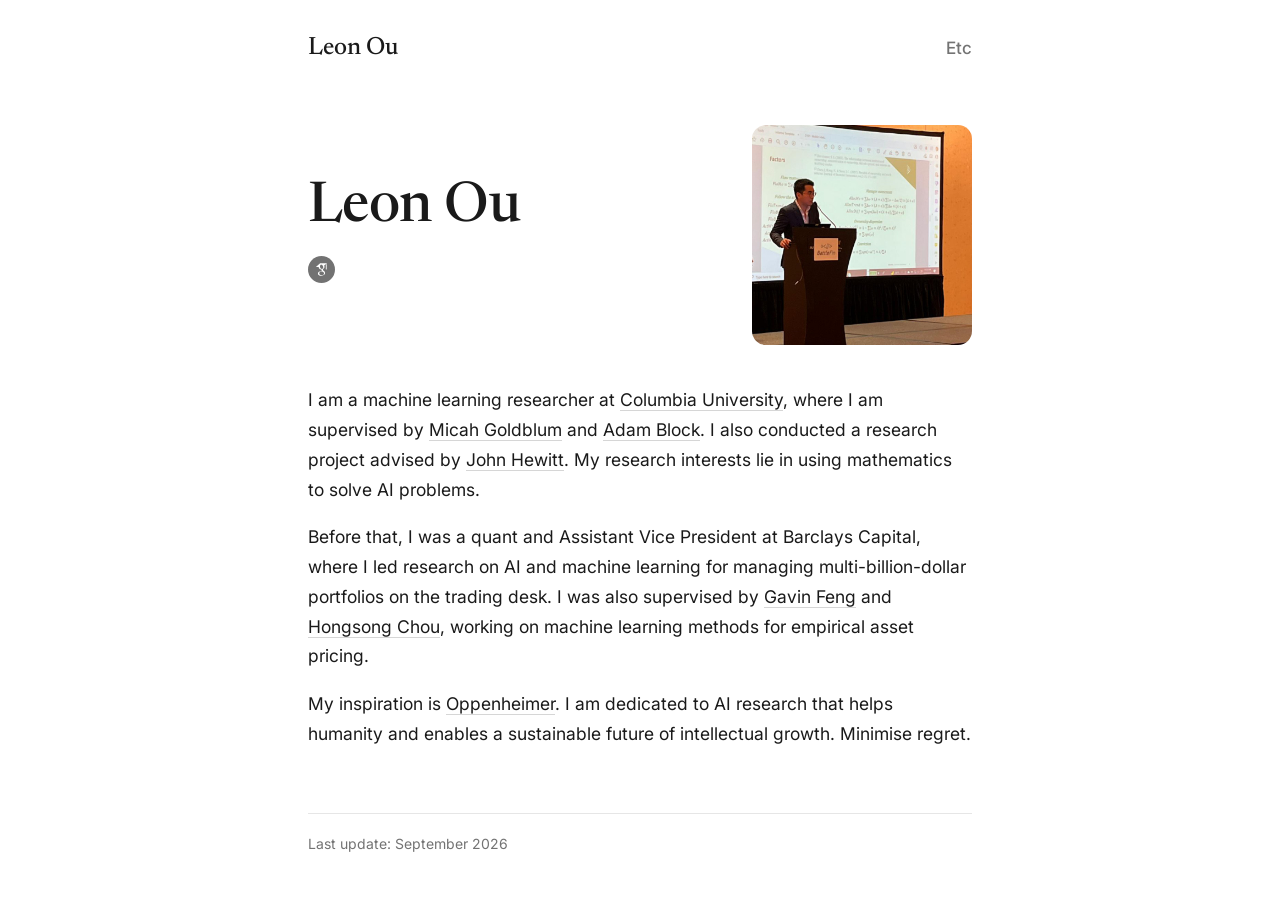
==== index.html @ 407172f1 "Mission sentence: helps humanity and enables Co-Authored-By: Claude Fable 5.1 <noreply@anthropic.com" ====
<!DOCTYPE html>
<html lang="en">
<head>
<title>Leon Ou</title>
<meta charset="UTF-8">
<meta name="viewport" content="width=device-width, initial-scale=1.0">
<meta name="author" content="Leon Ou">
<meta name="description" content="Leon Ou's personal homepage.">
<link rel="preconnect" href="https://fonts.googleapis.com">
<link href="https://fonts.googleapis.com/css2?family=Newsreader:opsz,wght@6..72,400;6..72,500&family=Inter:wght@400;500&display=swap" rel="stylesheet">
<link rel="stylesheet" href="css/site.css?v=7">
</head>
<body>
<div class="top">
  <a class="brand" href="index.html">Leon Ou</a>
  <nav><a href="etc.html">Etc</a></nav>
</div>

<div class="wrap">
  <section class="hero">
    <div>
      <h1>Leon Ou</h1>
      <div class="icons"><a href="https://scholar.google.com/citations?user=rdNAeNEAAAAJ" title="Google Scholar"><img src="images/logos/gscholar.svg?v=2" alt="Google Scholar"></a></div>
    </div>
    <img class="portrait" src="images/leon.jpg" alt="Leon Ou">
  </section>
  <div class="bio">
    <p>
    I am a machine learning researcher at <a href="https://www.columbia.edu/">Columbia University</a>, where I am supervised by <a href="https://goldblum.github.io/">Micah Goldblum</a> and <a href="https://abblock.github.io/">Adam Block</a>.
    I also conducted a research project advised by <a href="https://www.cs.columbia.edu/~johnhew/">John Hewitt</a>.
    My research interests lie in using mathematics to solve AI problems.
    </p>
    <p>
    Before that, I was a quant and Assistant Vice President at Barclays Capital, where I led research on AI and machine learning for managing multi-billion-dollar portfolios on the trading desk.
    I was also supervised by <a href="https://www.gavinfeng702.com/">Gavin Feng</a> and <a href="https://finmath.uchicago.edu/about/faculty-and-lecturers/hongsong-chou/">Hongsong Chou</a>, working on machine learning methods for empirical asset pricing.
    </p>
    <p>
    My inspiration is <a href="https://en.wikipedia.org/wiki/J._Robert_Oppenheimer">Oppenheimer</a>.
    I am dedicated to AI research that helps humanity and enables a sustainable future of intellectual growth.
    Minimise regret.
    </p>
  </div>
  <footer>Last update: September 2026</footer>
</div>
</body>
</html>
---- css/site.css ----
:root { --text: #1a1a1a; --muted: #737373; --accent: #b5541c; --rule: #e6e6e6; }
* { box-sizing: border-box; }
body { margin: 0; background: #fff; color: var(--text);
  font-family: Inter, -apple-system, BlinkMacSystemFont, "Segoe UI", Helvetica, Arial, sans-serif;
  font-size: 17px; line-height: 1.65; }
a { color: var(--accent); text-decoration: none; }
a:hover { text-decoration: underline; text-underline-offset: 3px; }
h1 { font-family: Newsreader, Georgia, serif; font-weight: 500; font-size: 56px; line-height: 1.05; margin: 0 0 18px; letter-spacing: -0.01em; }
.wrap { max-width: 720px; margin: 0 auto; padding: 56px 28px 64px; }
.icons { margin: 0; display: flex; gap: 20px; align-items: center; }
.icons img { height: 27px; opacity: .55; }
.icons a:hover img { opacity: 1; }
.hero { display: flex; gap: 48px; align-items: center; }
.hero > div { flex: 1 1 auto; }
.portrait { width: 220px; height: 220px; object-fit: cover; object-position: center 20%; border-radius: 14px; display: block; flex: 0 0 auto; }
.bio { font-size: 17.5px; line-height: 1.7; margin-top: 40px; }
.bio p { margin: 0 0 18px; }
.bio a { color: var(--text); border-bottom: 1px solid #d6d6d6; }
.bio a:hover { text-decoration: none; color: var(--accent); border-color: var(--accent); }
footer { margin-top: 64px; padding-top: 18px; border-top: 1px solid var(--rule); font-size: 14px; color: var(--muted); }
@media (max-width: 720px) { .top { padding: 20px 18px 0; } .top .brand { font-size: 22px; } .top nav { gap: 16px; font-size: 15px; }
  .wrap { padding: 36px 20px 48px; } h1 { font-size: 42px; }
  .hero { flex-direction: column; align-items: flex-start; gap: 24px; } .portrait { order: -1; } }

/* top nav */
.top { max-width: 720px; margin: 0 auto; padding: 28px 28px 0; display: flex; justify-content: space-between; align-items: baseline; }
.top .brand { font-family: Newsreader, Georgia, serif; font-size: 25px; font-weight: 500; color: var(--text); }
.top .brand:hover { text-decoration: none; }
.top nav { display: flex; gap: 26px; font-size: 17px; font-weight: 500; }
.top nav a { color: var(--muted); }
.top nav a:hover, .top nav a.active { color: var(--text); text-decoration: none; }

/* etc page */
.wrap > h1.page { font-size: 44px; margin: 0 0 8px; }
.wrap > p.sub { color: var(--muted); font-size: 15px; margin: 0 0 32px; }
.video { width: 100%; max-width: 480px; border-radius: 14px; display: block; }

/* plain list (etc page) */
ul.plain { list-style: none; padding: 0; margin: 0; }
ul.plain li { padding: 7px 0; border-bottom: 1px solid var(--rule); font-size: 16px; line-height: 1.65; }
ul.plain li:last-child { border-bottom: 0; }
ul.plain li a { color: var(--text); border-bottom: 1px solid #d6d6d6; }
ul.plain li a:hover { color: var(--accent); border-color: var(--accent); text-decoration: none; }
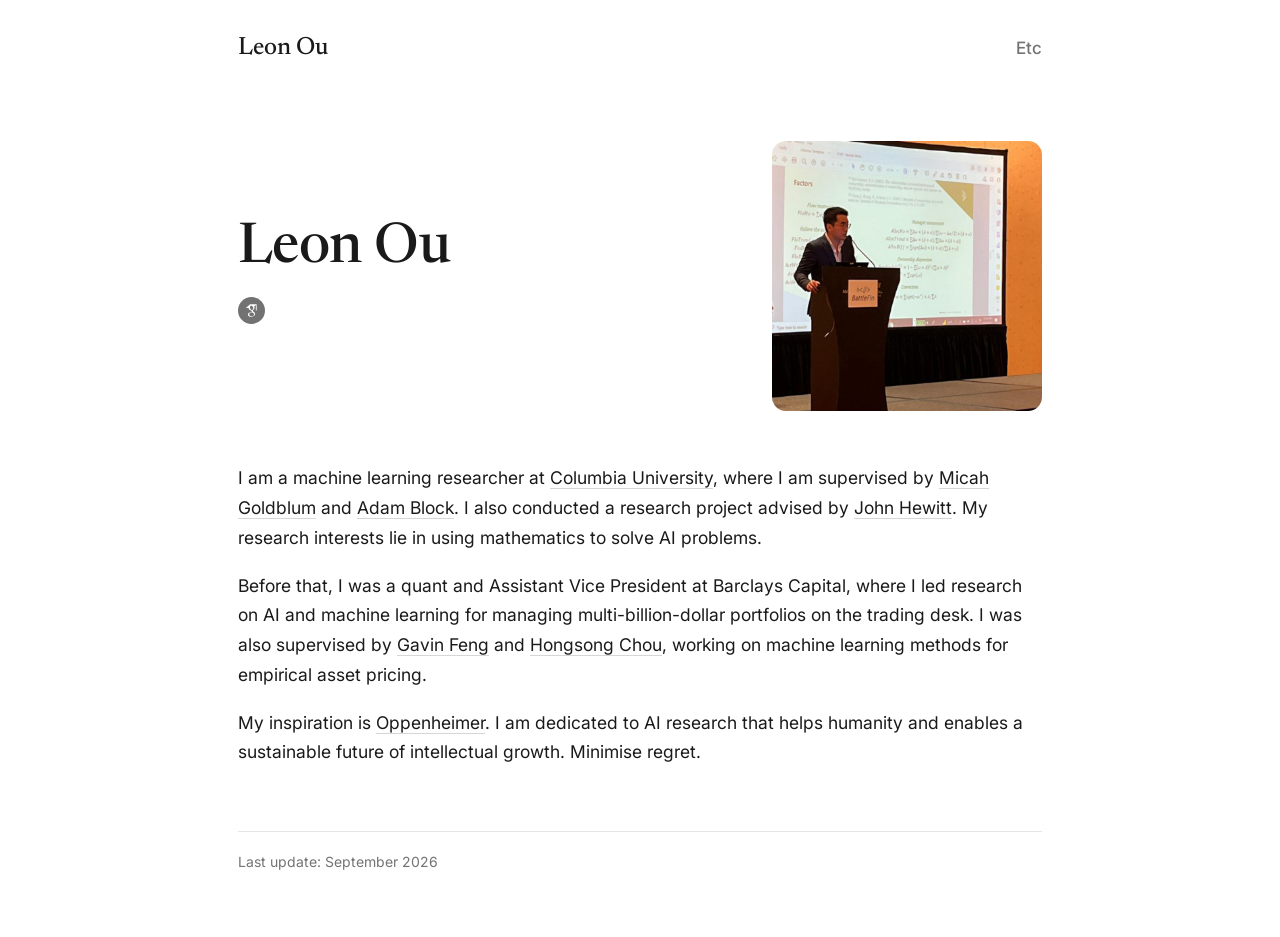
==== commit 331dc40b: "Match reference layout widths and photo size Co-Authored-By: Claude Fable 5.1 <noreply@anthropic.com" ====
--- a/index.html
+++ b/index.html
@@ -8,11 +8,11 @@
 <meta name="description" content="Leon Ou's personal homepage.">
 <link rel="preconnect" href="https://fonts.googleapis.com">
 <link href="https://fonts.googleapis.com/css2?family=Newsreader:opsz,wght@6..72,400;6..72,500&family=Inter:wght@400;500&display=swap" rel="stylesheet">
-<link rel="stylesheet" href="css/site.css?v=7">
+<link rel="stylesheet" href="css/site.css?v=8">
 </head>
 <body>
 <div class="top">
-  <a class="brand" href="index.html">Leon Ou</a>
+  <a class="brand" href="/">Leon Ou</a>
   <nav><a href="etc.html">Etc</a></nav>
 </div>
 
--- a/css/site.css
+++ b/css/site.css
@@ -6,14 +6,14 @@
 a { color: var(--accent); text-decoration: none; }
 a:hover { text-decoration: underline; text-underline-offset: 3px; }
 h1 { font-family: Newsreader, Georgia, serif; font-weight: 500; font-size: 56px; line-height: 1.05; margin: 0 0 18px; letter-spacing: -0.01em; }
-.wrap { max-width: 720px; margin: 0 auto; padding: 56px 28px 64px; }
+.wrap { max-width: 860px; margin: 0 auto; padding: 56px 28px 64px; }
 .icons { margin: 0; display: flex; gap: 20px; align-items: center; }
 .icons img { height: 27px; opacity: .55; }
 .icons a:hover img { opacity: 1; }
-.hero { display: flex; gap: 48px; align-items: center; }
+.hero { display: flex; gap: 56px; align-items: center; padding-top: 16px; }
 .hero > div { flex: 1 1 auto; }
-.portrait { width: 220px; height: 220px; object-fit: cover; object-position: center 20%; border-radius: 14px; display: block; flex: 0 0 auto; }
-.bio { font-size: 17.5px; line-height: 1.7; margin-top: 40px; }
+.portrait { width: 270px; height: 270px; object-fit: cover; object-position: center 20%; border-radius: 14px; display: block; flex: 0 0 auto; }
+.bio { font-size: 17.5px; line-height: 1.7; margin-top: 52px; }
 .bio p { margin: 0 0 18px; }
 .bio a { color: var(--text); border-bottom: 1px solid #d6d6d6; }
 .bio a:hover { text-decoration: none; color: var(--accent); border-color: var(--accent); }
@@ -23,7 +23,7 @@
   .hero { flex-direction: column; align-items: flex-start; gap: 24px; } .portrait { order: -1; } }
 
 /* top nav */
-.top { max-width: 720px; margin: 0 auto; padding: 28px 28px 0; display: flex; justify-content: space-between; align-items: baseline; }
+.top { max-width: 860px; margin: 0 auto; padding: 28px 28px 0; display: flex; justify-content: space-between; align-items: baseline; }
 .top .brand { font-family: Newsreader, Georgia, serif; font-size: 25px; font-weight: 500; color: var(--text); }
 .top .brand:hover { text-decoration: none; }
 .top nav { display: flex; gap: 26px; font-size: 17px; font-weight: 500; }
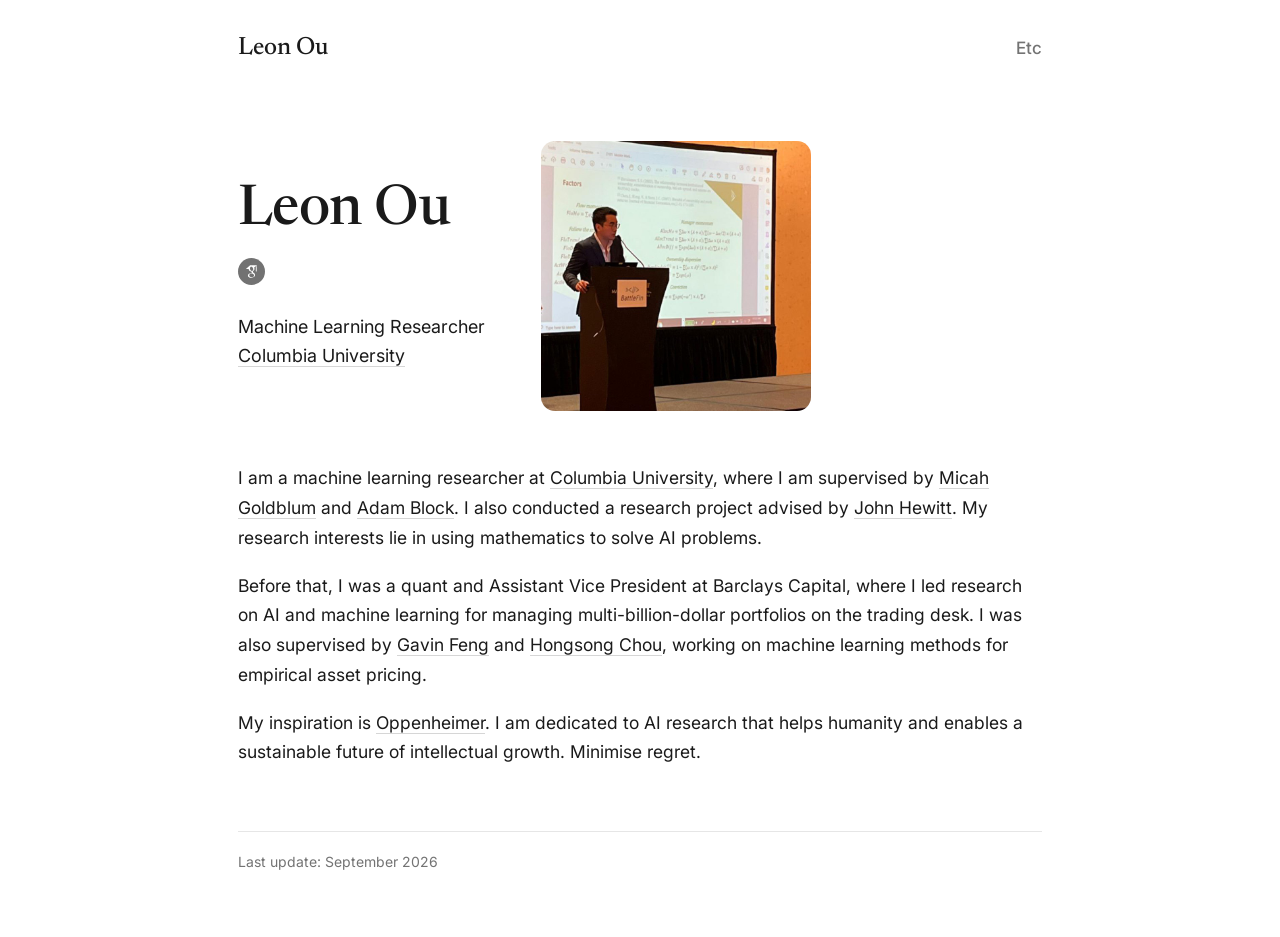
==== commit 6790d80f: "Hero: photo beside text, add role lines like reference Co-Authored-By: Claude Fable 5.1 <noreply@ant" ====
--- a/index.html
+++ b/index.html
@@ -8,7 +8,7 @@
 <meta name="description" content="Leon Ou's personal homepage.">
 <link rel="preconnect" href="https://fonts.googleapis.com">
 <link href="https://fonts.googleapis.com/css2?family=Newsreader:opsz,wght@6..72,400;6..72,500&family=Inter:wght@400;500&display=swap" rel="stylesheet">
-<link rel="stylesheet" href="css/site.css?v=8">
+<link rel="stylesheet" href="css/site.css?v=9">
 </head>
 <body>
 <div class="top">
@@ -21,6 +21,10 @@
     <div>
       <h1>Leon Ou</h1>
       <div class="icons"><a href="https://scholar.google.com/citations?user=rdNAeNEAAAAJ" title="Google Scholar"><img src="images/logos/gscholar.svg?v=2" alt="Google Scholar"></a></div>
+      <p class="role">
+        Machine Learning Researcher<br>
+        <a href="https://www.columbia.edu/">Columbia University</a>
+      </p>
     </div>
     <img class="portrait" src="images/leon.jpg" alt="Leon Ou">
   </section>
--- a/css/site.css
+++ b/css/site.css
@@ -7,11 +7,14 @@
 a:hover { text-decoration: underline; text-underline-offset: 3px; }
 h1 { font-family: Newsreader, Georgia, serif; font-weight: 500; font-size: 56px; line-height: 1.05; margin: 0 0 18px; letter-spacing: -0.01em; }
 .wrap { max-width: 860px; margin: 0 auto; padding: 56px 28px 64px; }
-.icons { margin: 0; display: flex; gap: 20px; align-items: center; }
+.icons { margin: 0 0 20px; display: flex; gap: 20px; align-items: center; }
 .icons img { height: 27px; opacity: .55; }
 .icons a:hover img { opacity: 1; }
 .hero { display: flex; gap: 56px; align-items: center; padding-top: 16px; }
-.hero > div { flex: 1 1 auto; }
+.hero > div { flex: 0 1 auto; }
+.hero .role { font-size: 18px; line-height: 1.6; margin: 0; }
+.hero .role a { color: var(--text); border-bottom: 1px solid #d6d6d6; }
+.hero .role a:hover { text-decoration: none; border-color: var(--text); }
 .portrait { width: 270px; height: 270px; object-fit: cover; object-position: center 20%; border-radius: 14px; display: block; flex: 0 0 auto; }
 .bio { font-size: 17.5px; line-height: 1.7; margin-top: 52px; }
 .bio p { margin: 0 0 18px; }
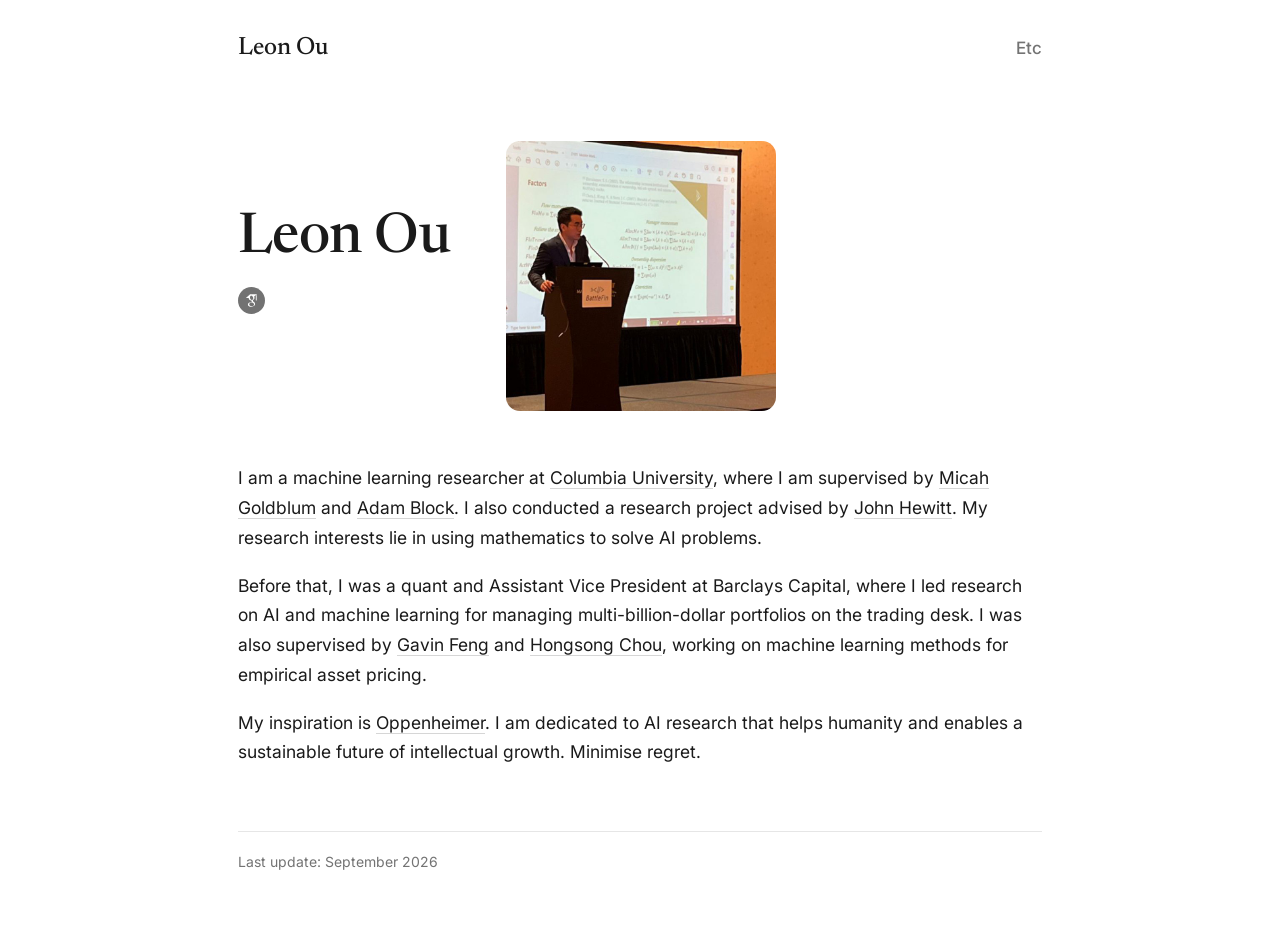
==== commit 1ed2f63e: "Remove role lines Co-Authored-By: Claude Fable 5.1 <noreply@anthropic.com> Claude-Session: https://c" ====
--- a/index.html
+++ b/index.html
@@ -21,10 +21,6 @@
     <div>
       <h1>Leon Ou</h1>
       <div class="icons"><a href="https://scholar.google.com/citations?user=rdNAeNEAAAAJ" title="Google Scholar"><img src="images/logos/gscholar.svg?v=2" alt="Google Scholar"></a></div>
-      <p class="role">
-        Machine Learning Researcher<br>
-        <a href="https://www.columbia.edu/">Columbia University</a>
-      </p>
     </div>
     <img class="portrait" src="images/leon.jpg" alt="Leon Ou">
   </section>
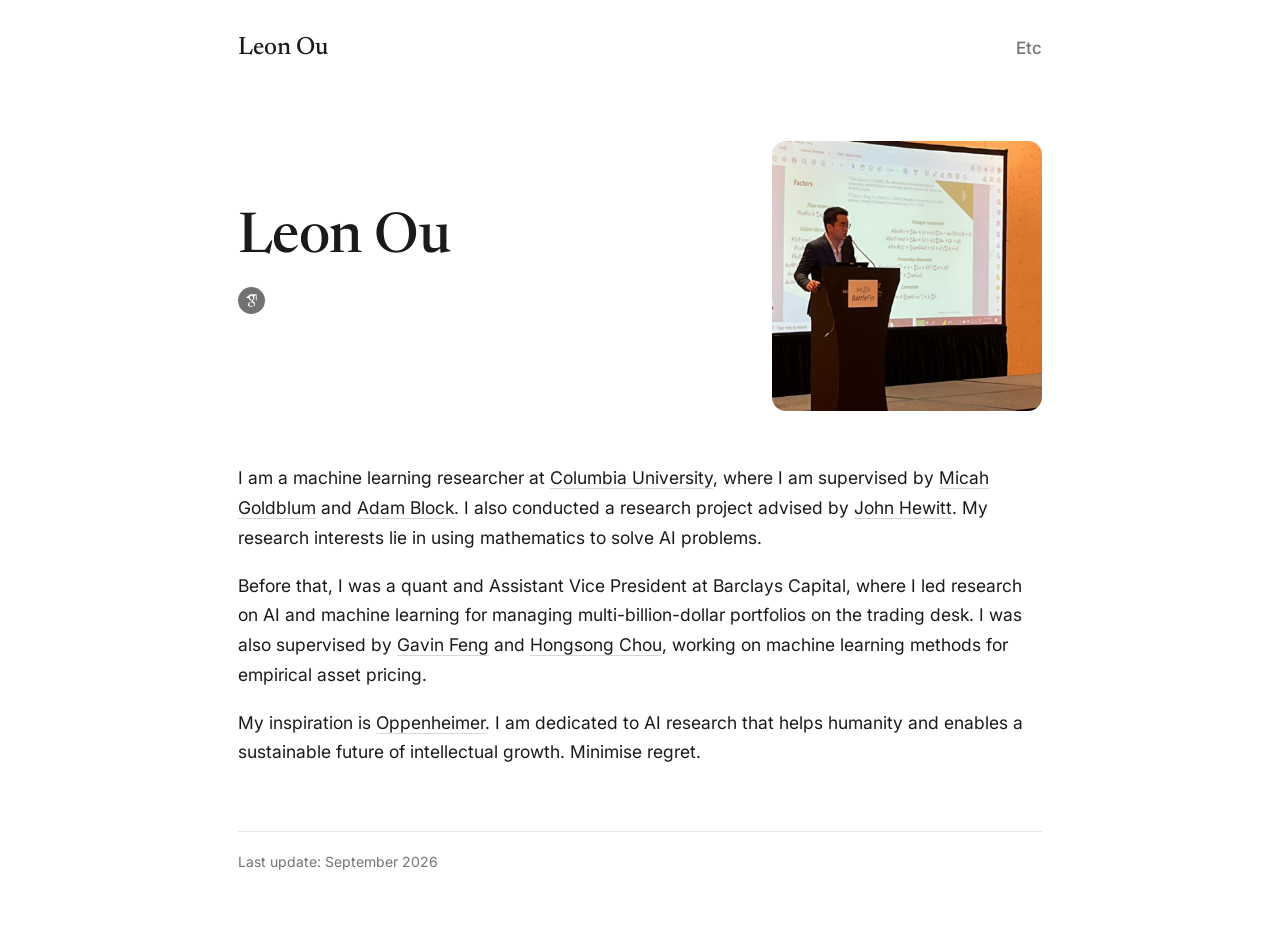
==== commit 4073db09: "Anchor photo to right edge of hero Co-Authored-By: Claude Fable 5.1 <noreply@anthropic.com> Claude-S" ====
--- a/index.html
+++ b/index.html
@@ -8,7 +8,7 @@
 <meta name="description" content="Leon Ou's personal homepage.">
 <link rel="preconnect" href="https://fonts.googleapis.com">
 <link href="https://fonts.googleapis.com/css2?family=Newsreader:opsz,wght@6..72,400;6..72,500&family=Inter:wght@400;500&display=swap" rel="stylesheet">
-<link rel="stylesheet" href="css/site.css?v=9">
+<link rel="stylesheet" href="css/site.css?v=10">
 </head>
 <body>
 <div class="top">
--- a/css/site.css
+++ b/css/site.css
@@ -10,7 +10,7 @@
 .icons { margin: 0 0 20px; display: flex; gap: 20px; align-items: center; }
 .icons img { height: 27px; opacity: .55; }
 .icons a:hover img { opacity: 1; }
-.hero { display: flex; gap: 56px; align-items: center; padding-top: 16px; }
+.hero { display: flex; gap: 56px; align-items: center; justify-content: space-between; padding-top: 16px; }
 .hero > div { flex: 0 1 auto; }
 .hero .role { font-size: 18px; line-height: 1.6; margin: 0; }
 .hero .role a { color: var(--text); border-bottom: 1px solid #d6d6d6; }
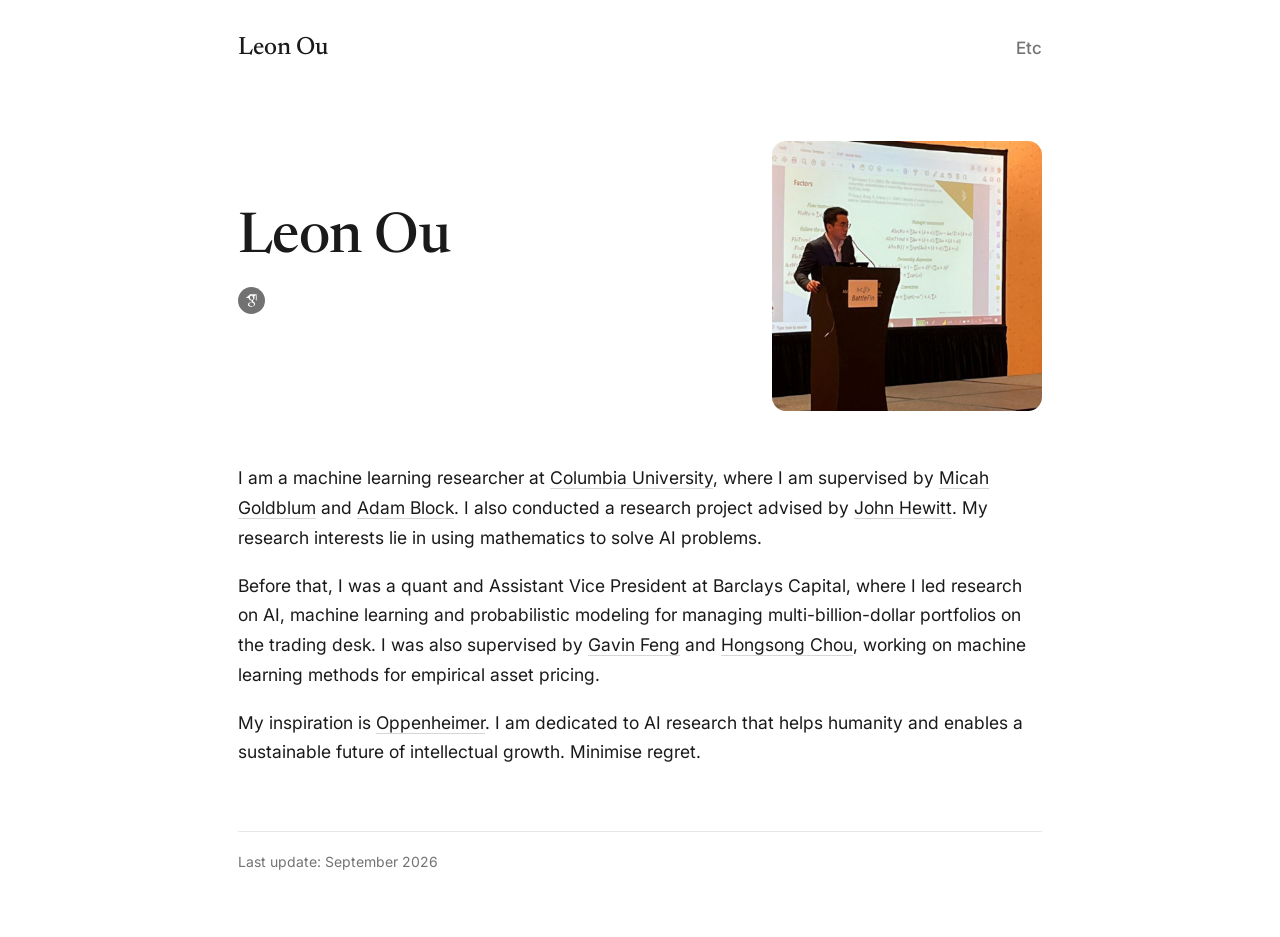
==== commit 2ea12692: "Add probabilistic modeling to Barclays sentence Co-Authored-By: Claude Fable 5.1 <noreply@anthropic." ====
--- a/index.html
+++ b/index.html
@@ -31,7 +31,7 @@
     My research interests lie in using mathematics to solve AI problems.
     </p>
     <p>
-    Before that, I was a quant and Assistant Vice President at Barclays Capital, where I led research on AI and machine learning for managing multi-billion-dollar portfolios on the trading desk.
+    Before that, I was a quant and Assistant Vice President at Barclays Capital, where I led research on AI, machine learning and probabilistic modeling for managing multi-billion-dollar portfolios on the trading desk.
     I was also supervised by <a href="https://www.gavinfeng702.com/">Gavin Feng</a> and <a href="https://finmath.uchicago.edu/about/faculty-and-lecturers/hongsong-chou/">Hongsong Chou</a>, working on machine learning methods for empirical asset pricing.
     </p>
     <p>
